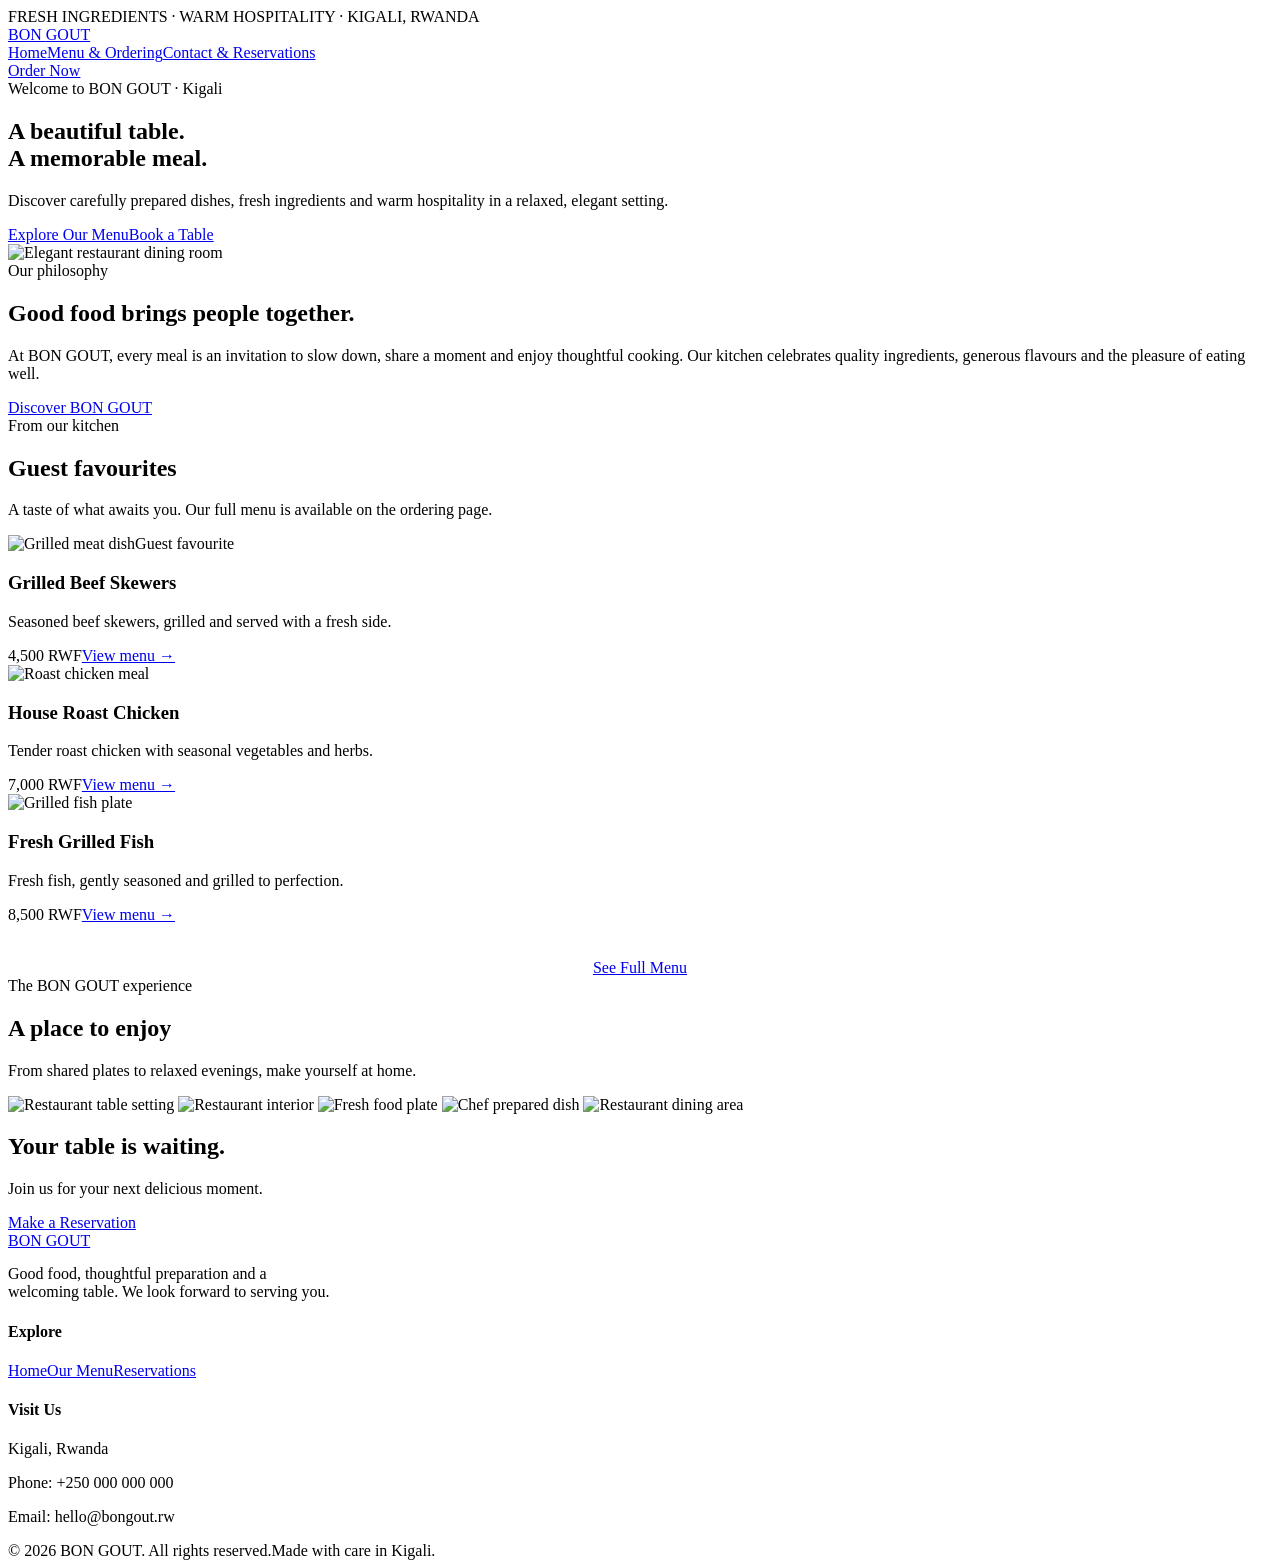
==== index.html @ 7c9600f2 "Add files via upload" ====
<!DOCTYPE html>
<html lang="en"><head><meta charset="UTF-8"><meta name="viewport" content="width=device-width, initial-scale=1.0">
<meta name="description" content="Discover BON GOUT restaurant in Kigali, Rwanda. Explore our menu and order your favourites.">
<title>BON GOUT | Home</title><link rel="stylesheet" href="css/style.css"></head><body>

<div class="topbar">FRESH INGREDIENTS · WARM HOSPITALITY · KIGALI, RWANDA</div>
<header class="site-header"><div class="container nav-wrap">
<a class="brand" href="index.html">BON <span>GOUT</span></a>
<nav class="navigation" aria-label="Main navigation">
<a href="index.html" class="active">Home</a><a href="menu.html" class="">Menu & Ordering</a><a href="contact.html" class="">Contact & Reservations</a>
</nav><a class="btn nav-cta" href="menu.html">Order Now</a>
</div></header>

<main>
<section class="hero" style="background-image:url('https://images.unsplash.com/photo-1517248135467-4c7edcad34c4?auto=format&fit=crop&w=2000&q=90')">
<div class="container"><div class="hero-content"><div class="eyebrow">Welcome to BON GOUT · Kigali</div>
<h1>A beautiful table.<br>A memorable meal.</h1><p>Discover carefully prepared dishes, fresh ingredients and warm hospitality in a relaxed, elegant setting.</p>
<div class="hero-actions"><a class="btn" href="menu.html">Explore Our Menu</a><a class="btn btn-outline" href="contact.html">Book a Table</a></div></div></div></section>
<section class="section"><div class="container split">
<img class="split-photo" src="https://images.unsplash.com/photo-1559339352-11d035aa65de?auto=format&fit=crop&w=1000&q=85" alt="Elegant restaurant dining room">
<div class="split-copy"><div class="eyebrow">Our philosophy</div><h2>Good food brings people together.</h2><p>At BON GOUT, every meal is an invitation to slow down, share a moment and enjoy thoughtful cooking. Our kitchen celebrates quality ingredients, generous flavours and the pleasure of eating well.</p><a class="btn btn-outline" href="contact.html">Discover BON GOUT</a></div>
</div></section>
<section class="section section-soft"><div class="container">
<div class="section-head"><div class="eyebrow">From our kitchen</div><h2>Guest favourites</h2><p>A taste of what awaits you. Our full menu is available on the ordering page.</p></div>
<div class="food-grid">
<article class="food-card"><div class="food-image"><img src="https://images.unsplash.com/photo-1544025162-d76694265947?auto=format&fit=crop&w=800&q=85" alt="Grilled meat dish"><span class="food-tag">Guest favourite</span></div><div class="food-info"><h3>Grilled Beef Skewers</h3><p>Seasoned beef skewers, grilled and served with a fresh side.</p><div class="food-bottom"><span class="price">4,500 RWF</span><a href="menu.html">View menu →</a></div></div></article>
<article class="food-card"><div class="food-image"><img src="https://images.unsplash.com/photo-1532634896-26909d0d4b5b?auto=format&fit=crop&w=800&q=85" alt="Roast chicken meal"></div><div class="food-info"><h3>House Roast Chicken</h3><p>Tender roast chicken with seasonal vegetables and herbs.</p><div class="food-bottom"><span class="price">7,000 RWF</span><a href="menu.html">View menu →</a></div></div></article>
<article class="food-card"><div class="food-image"><img src="https://images.unsplash.com/photo-1519708227418-c8fd9a32b7a2?auto=format&fit=crop&w=800&q=85" alt="Grilled fish plate"></div><div class="food-info"><h3>Fresh Grilled Fish</h3><p>Fresh fish, gently seasoned and grilled to perfection.</p><div class="food-bottom"><span class="price">8,500 RWF</span><a href="menu.html">View menu →</a></div></div></article>
</div><div style="text-align:center;margin-top:35px"><a class="btn" href="menu.html">See Full Menu</a></div>
</div></section>
<section class="section"><div class="container"><div class="section-head"><div class="eyebrow">The BON GOUT experience</div><h2>A place to enjoy</h2><p>From shared plates to relaxed evenings, make yourself at home.</p></div>
<div class="gallery-grid">
<img src="https://images.unsplash.com/photo-1414235077428-338989a2e8c0?auto=format&fit=crop&w=900&q=85" alt="Restaurant table setting">
<img src="https://images.unsplash.com/photo-1559339352-11d035aa65de?auto=format&fit=crop&w=700&q=85" alt="Restaurant interior">
<img src="https://images.unsplash.com/photo-1547592180-85f173990554?auto=format&fit=crop&w=700&q=85" alt="Fresh food plate">
<img src="https://images.unsplash.com/photo-1515003197210-e0cd7184f8b5?auto=format&fit=crop&w=700&q=85" alt="Chef prepared dish">
<img src="https://images.unsplash.com/photo-1517248135467-4c7edcad34c4?auto=format&fit=crop&w=700&q=85" alt="Restaurant dining area">
</div></div></section>
<section class="cta-band"><div class="container cta-inner"><div><h2>Your table is waiting.</h2><p>Join us for your next delicious moment.</p></div><a class="btn" href="contact.html">Make a Reservation</a></div></section>
</main>
<footer class="site-footer"><div class="container">
<div class="footer-grid">
<div><a class="brand footer-brand" href="index.html">BON <span>GOUT</span></a><p style="margin-top:15px;max-width:330px">Good food, thoughtful preparation and a welcoming table. We look forward to serving you.</p></div>
<div><h4>Explore</h4><div class="footer-links"><a href="index.html">Home</a><a href="menu.html">Our Menu</a><a href="contact.html">Reservations</a></div></div>
<div><h4>Visit Us</h4><p>Kigali, Rwanda</p><p>Phone: +250 000 000 000</p><p>Email: hello@bongout.rw</p></div>
</div><div class="footer-bottom"><span>© 2026 BON GOUT. All rights reserved.</span><span>Made with care in Kigali.</span></div>
</div></footer>
</body></html>
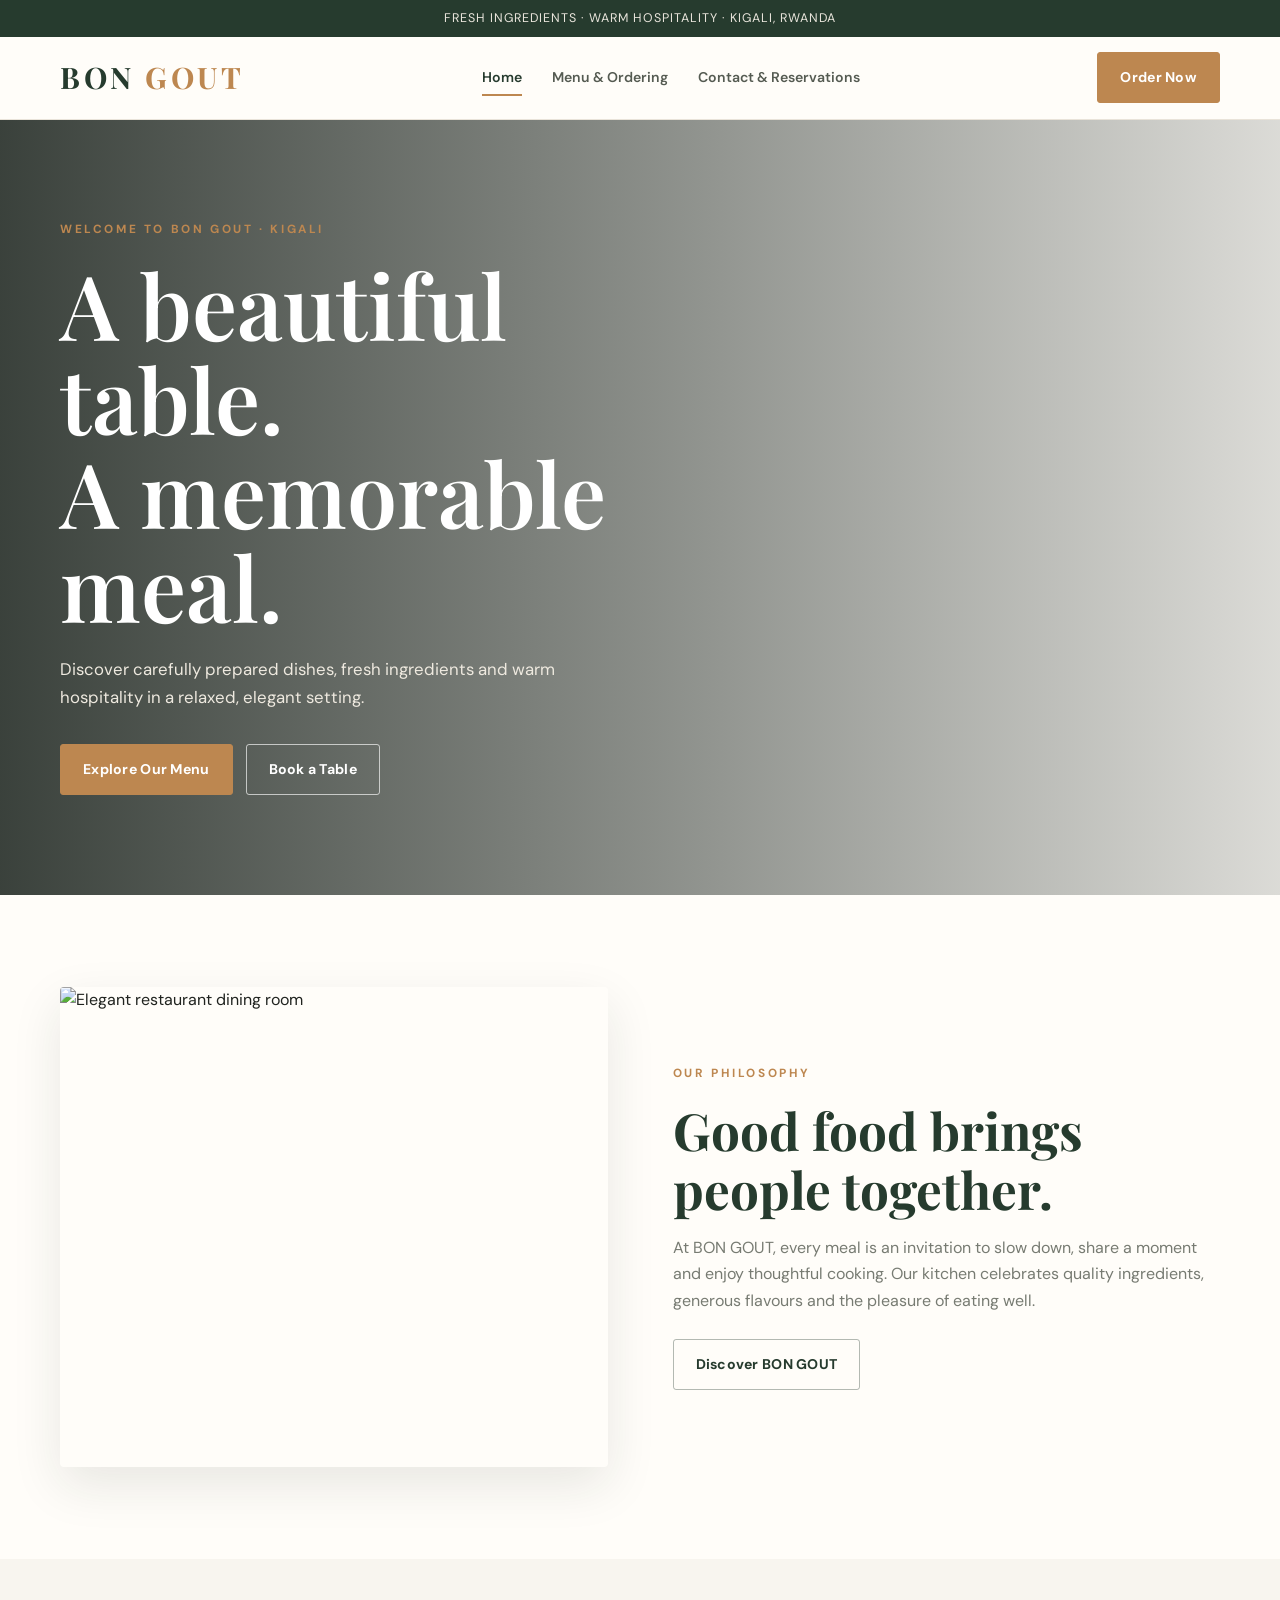
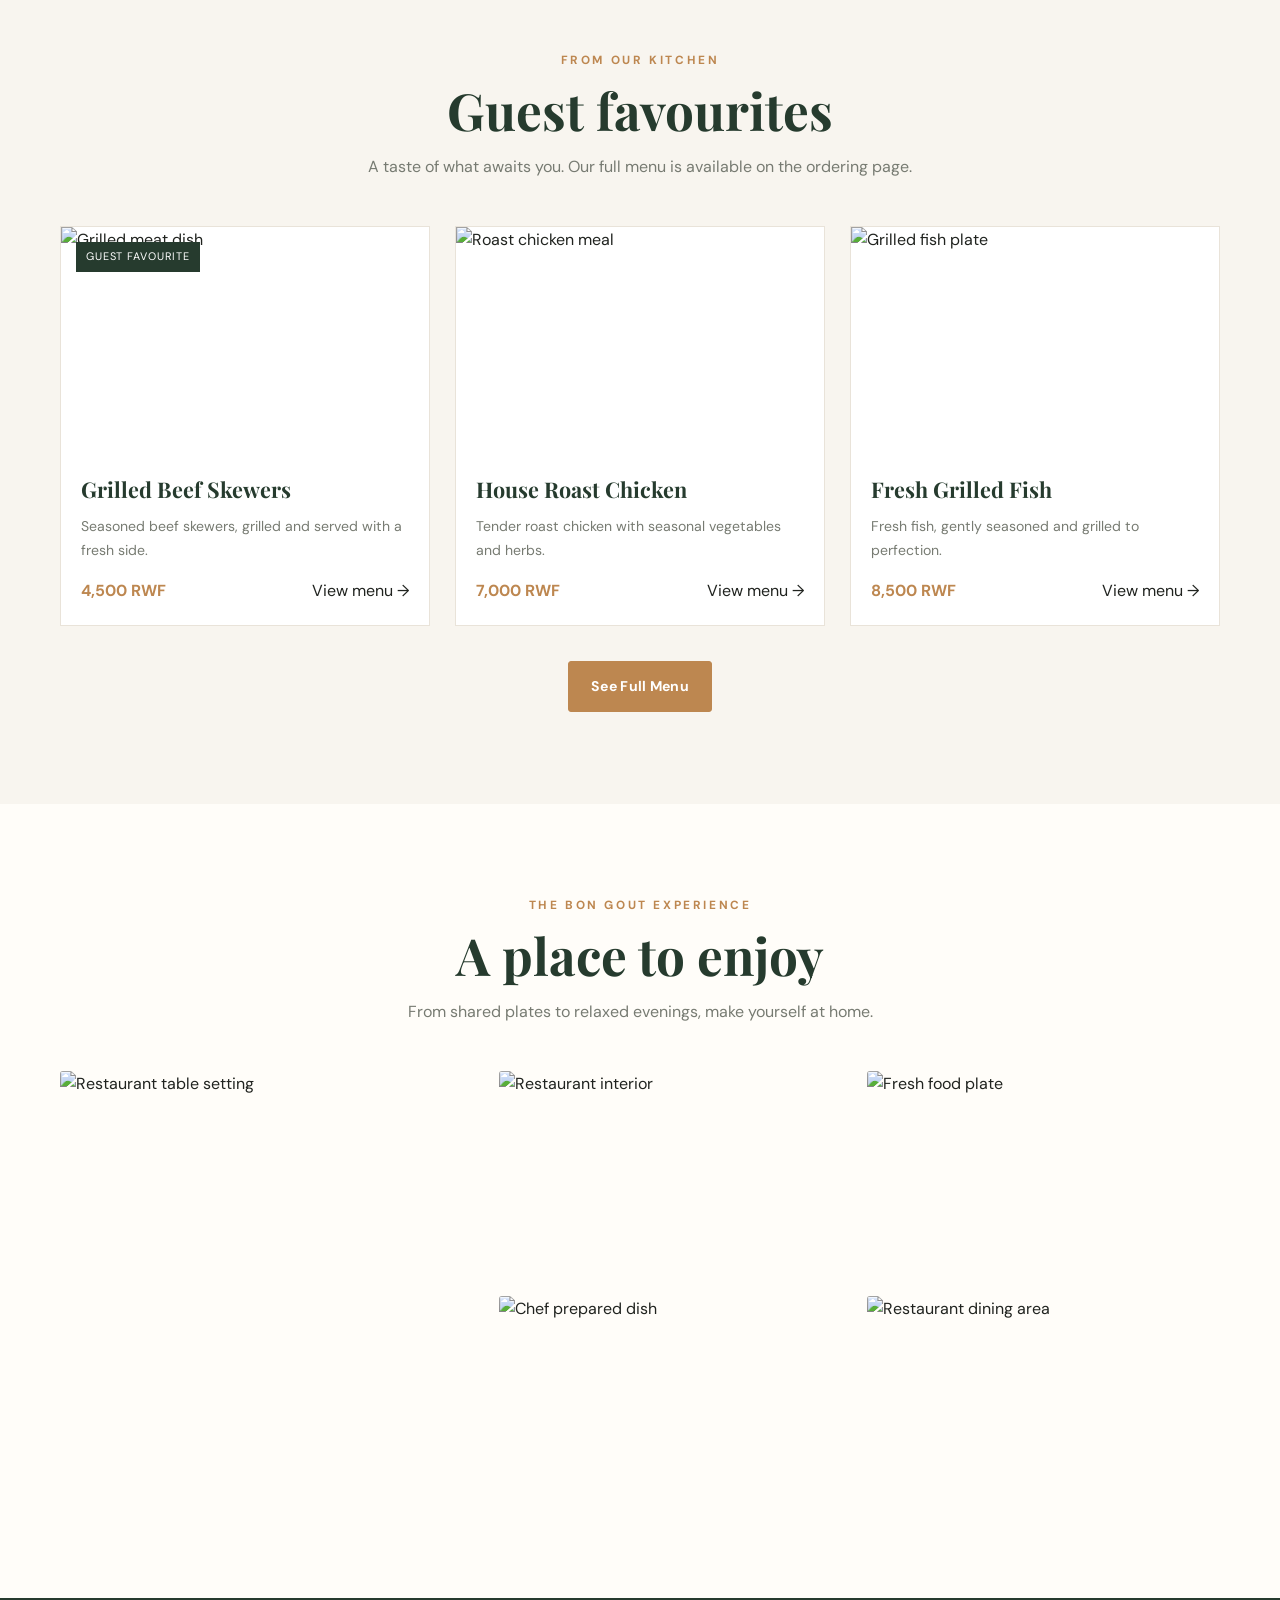
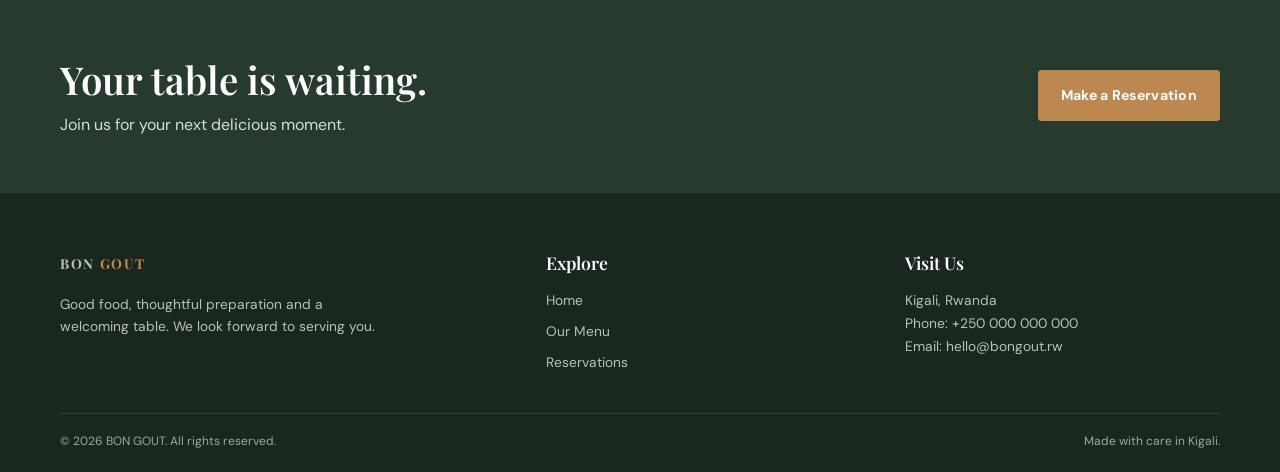
==== commit b7586eaa: "Update index.html" ====
--- a/index.html
+++ b/index.html
@@ -1,7 +1,7 @@
 <!DOCTYPE html>
 <html lang="en"><head><meta charset="UTF-8"><meta name="viewport" content="width=device-width, initial-scale=1.0">
 <meta name="description" content="Discover BON GOUT restaurant in Kigali, Rwanda. Explore our menu and order your favourites.">
-<title>BON GOUT | Home</title><link rel="stylesheet" href="css/style.css"></head><body>
+<title>BON GOUT | Home</title><link rel="stylesheet" href="style.css"></head><body>
 
 <div class="topbar">FRESH INGREDIENTS · WARM HOSPITALITY · KIGALI, RWANDA</div>
 <header class="site-header"><div class="container nav-wrap">
--- a/style.css
+++ b/style.css
@@ -0,0 +1,173 @@
+@import url('https://fonts.googleapis.com/css2?family=DM+Sans:wght@400;500;600;700&family=Playfair+Display:wght@500;600;700&display=swap');
+
+:root{
+  --ink:#20231f; --muted:#777b72; --cream:#f8f5ef; --paper:#fffdf9;
+  --green:#263b2e; --green2:#354d3d; --gold:#bd8750; --line:#e9e3d9;
+  --white:#fff; --shadow:0 18px 50px rgba(27,35,28,.10);
+}
+*{box-sizing:border-box;margin:0;padding:0}
+html{scroll-behavior:smooth}
+body{font-family:'DM Sans',sans-serif;background:var(--paper);color:var(--ink);line-height:1.65}
+img{display:block;max-width:100%}
+a{text-decoration:none;color:inherit}
+button,input,textarea,select{font:inherit}
+.container{width:min(1160px,calc(100% - 40px));margin:auto}
+.topbar{background:var(--green);color:#e9e5dc;text-align:center;padding:8px 15px;font-size:.78rem;letter-spacing:.08em}
+.site-header{position:sticky;top:0;z-index:20;background:rgba(255,253,249,.96);backdrop-filter:blur(12px);border-bottom:1px solid var(--line)}
+.nav-wrap{min-height:82px;display:flex;align-items:center;justify-content:space-between;gap:25px}
+.brand{font-family:'Playfair Display',serif;font-size:1.85rem;font-weight:700;letter-spacing:.12em;color:var(--green)}
+.brand span{color:var(--gold)}
+.navigation{display:flex;align-items:center;gap:30px}
+.navigation a{font-size:.88rem;font-weight:600;color:#555b52;position:relative;padding:9px 0;transition:color .3s}
+.navigation a::after{content:"";position:absolute;left:0;bottom:2px;width:0;height:2px;background:var(--gold);transition:width .3s}
+.navigation a:hover,.navigation a.active{color:var(--green)}
+.navigation a:hover::after,.navigation a.active::after{width:100%}
+.btn{display:inline-flex;align-items:center;justify-content:center;gap:9px;border:1px solid var(--gold);background:var(--gold);color:#fff;padding:13px 22px;border-radius:3px;font-size:.88rem;font-weight:700;letter-spacing:.02em;cursor:pointer;transition:transform .3s,box-shadow .3s,background .3s}
+.btn:hover{transform:translateY(-3px);box-shadow:0 12px 25px rgba(189,135,80,.25);background:#a9723e}
+.btn-outline{background:transparent;color:var(--green);border-color:rgba(38,59,46,.35)}
+.btn-outline:hover{background:var(--green);color:#fff}
+.menu-toggle{display:none}
+.hero{min-height:650px;display:flex;align-items:center;position:relative;color:#fff;background-size:cover;background-position:center}
+.hero::before{content:"";position:absolute;inset:0;background:linear-gradient(90deg,rgba(15,24,18,.82),rgba(15,24,18,.46) 55%,rgba(15,24,18,.15))}
+.hero-content{position:relative;z-index:1;max-width:680px;padding:100px 0}
+.eyebrow{font-size:.74rem;letter-spacing:.22em;text-transform:uppercase;font-weight:700;color:var(--gold);margin-bottom:18px}
+.hero h1{font-family:'Playfair Display',serif;font-size:clamp(3rem,7vw,5.8rem);line-height:1.05;font-weight:600;margin-bottom:23px}
+.hero p{font-size:1.05rem;color:#eee9df;max-width:550px;margin-bottom:32px}
+.hero-actions{display:flex;gap:13px;flex-wrap:wrap}
+.hero .btn-outline{color:#fff;border-color:rgba(255,255,255,.65)}
+.hero .btn-outline:hover{background:#fff;color:var(--green)}
+.section{padding:92px 0}
+.section-soft{background:var(--cream)}
+.section-head{text-align:center;max-width:650px;margin:0 auto 45px}
+.section-head .eyebrow{margin-bottom:10px}
+.section-head h2,.split-copy h2{font-family:'Playfair Display',serif;font-size:clamp(2.2rem,4vw,3.2rem);line-height:1.15;color:var(--green);margin-bottom:15px}
+.section-head p,.muted{color:var(--muted)}
+.split{display:grid;grid-template-columns:1fr 1fr;gap:65px;align-items:center}
+.split-photo{height:480px;width:100%;object-fit:cover;border-radius:4px;box-shadow:var(--shadow)}
+.split-copy p{color:var(--muted);margin:16px 0 25px}
+.food-grid{display:grid;grid-template-columns:repeat(3,1fr);gap:25px}
+.food-card{background:#fff;border:1px solid var(--line);overflow:hidden;transition:transform .3s,box-shadow .3s}
+.food-card:hover{transform:translateY(-6px);box-shadow:var(--shadow)}
+.food-card img{width:100%;height:225px;object-fit:cover;transition:transform .5s}
+.food-card:hover img{transform:scale(1.05)}
+.food-image{overflow:hidden;position:relative}
+.food-tag{position:absolute;top:15px;left:15px;background:var(--green);color:#fff;padding:6px 10px;font-size:.68rem;letter-spacing:.08em;text-transform:uppercase}
+.food-info{padding:20px}
+.food-info h3{font-family:'Playfair Display',serif;font-size:1.35rem;color:var(--green)}
+.food-info p{font-size:.88rem;color:var(--muted);margin:8px 0 15px;min-height:48px}
+.food-bottom{display:flex;justify-content:space-between;align-items:center;gap:12px}
+.price{font-weight:700;color:var(--gold)}
+.unavailable{font-size:.75rem;color:#a34f43;font-weight:700}
+.gallery-grid{display:grid;grid-template-columns:1.2fr 1fr 1fr;grid-template-rows:210px 210px;gap:15px}
+.gallery-grid img{width:100%;height:100%;object-fit:cover;border-radius:3px}
+.gallery-grid img:first-child{grid-row:span 2}
+.cta-band{background:var(--green);color:#fff;padding:55px 0}
+.cta-inner{display:flex;align-items:center;justify-content:space-between;gap:30px}
+.cta-inner h2{font:600 clamp(1.8rem,3vw,2.6rem) 'Playfair Display',serif}
+.cta-inner p{color:#d8ded7;margin-top:7px}
+.page-hero{padding:90px 0;background:linear-gradient(90deg,rgba(18,29,21,.82),rgba(18,29,21,.42)),url('https://images.unsplash.com/photo-1414235077428-338989a2e8c0?auto=format&fit=crop&w=1800&q=85') center/cover;color:#fff}
+.page-hero h1{font:600 clamp(2.8rem,6vw,4.6rem) 'Playfair Display',serif;line-height:1.1}
+.page-hero p{color:#eee;margin-top:15px;max-width:560px}
+.filters{display:flex;justify-content:center;gap:10px;flex-wrap:wrap;margin-bottom:35px}
+.filter-chip{padding:9px 18px;border:1px solid var(--line);background:#fff;color:var(--green);border-radius:30px;font-size:.83rem;font-weight:600}
+.filter-chip.active{background:var(--green);border-color:var(--green);color:#fff}
+.order-layout{display:grid;grid-template-columns:minmax(0,1fr) 340px;gap:28px;align-items:start}
+.cart-panel,.form-panel,.info-card{background:#fff;border:1px solid var(--line);padding:26px;box-shadow:0 8px 25px rgba(30,40,30,.04)}
+.cart-panel{position:sticky;top:110px}
+.cart-panel h2,.form-panel h2{font:600 1.65rem 'Playfair Display',serif;color:var(--green);margin-bottom:18px}
+.cart-empty{padding:25px 0;color:var(--muted);font-size:.9rem;border-bottom:1px solid var(--line)}
+.cart-total{display:flex;justify-content:space-between;font-weight:700;padding:18px 0}
+.form-grid{display:grid;grid-template-columns:1fr 1fr;gap:17px}
+.field{display:flex;flex-direction:column;gap:7px;margin-bottom:16px}
+.field.full{grid-column:1/-1}
+.field label{font-size:.82rem;font-weight:700;color:#454b43}
+.field input,.field textarea,.field select{width:100%;padding:13px 14px;border:1px solid #ddd8ce;background:#fffdf9;border-radius:3px;outline:none}
+.field input:focus,.field textarea:focus,.field select:focus{border-color:var(--gold);box-shadow:0 0 0 3px rgba(189,135,80,.12)}
+.field textarea{min-height:125px;resize:vertical}
+.form-note{font-size:.78rem;color:var(--muted);margin-top:12px}
+.contact-grid{display:grid;grid-template-columns:.85fr 1.15fr;gap:35px;align-items:start}
+.info-card{margin-bottom:15px}
+.info-card h3{font:600 1.2rem 'Playfair Display',serif;color:var(--green);margin-bottom:5px}
+.info-card p{color:var(--muted);font-size:.9rem}
+.contact-icon{color:var(--gold);font-size:1.25rem;margin-bottom:8px}
+.map-placeholder{height:250px;background:#e9e7df;display:grid;place-items:center;color:#687064;margin-top:18px;text-align:center;padding:20px}
+.site-footer{background:#19271e;color:#e9eee8;padding:58px 0 20px}
+.footer-grid{display:grid;grid-template-columns:1.4fr 1fr 1fr;gap:45px;padding-bottom:40px}
+.footer-brand{color:#fff}
+.site-footer p,.site-footer a{font-size:.86rem;color:#b9c2b8}
+.site-footer h4{font:600 1.1rem 'Playfair Display',serif;color:#fff;margin-bottom:15px}
+.footer-links{display:grid;gap:8px}
+.footer-bottom{border-top:1px solid rgba(255,255,255,.12);padding-top:18px;display:flex;justify-content:space-between;gap:15px;color:#9da99e;font-size:.75rem}
+.admin-body{background:#f3f5f1;min-height:100vh}
+.admin-shell{min-height:100vh;display:grid;grid-template-columns:250px 1fr}
+.admin-sidebar{background:var(--green);color:#fff;padding:30px 20px}
+.admin-sidebar .brand{color:#fff;display:block;margin-bottom:45px}
+.admin-label{font-size:.68rem;color:#aebcaf;letter-spacing:.16em;text-transform:uppercase;margin:25px 12px 10px}
+.admin-nav{display:grid;gap:7px}
+.admin-nav a{padding:12px 14px;border-radius:4px;color:#dce4dc;font-size:.88rem}
+.admin-nav a.active,.admin-nav a:hover{background:rgba(255,255,255,.12);color:#fff}
+.admin-main{padding:35px;min-width:0}
+.admin-top{display:flex;justify-content:space-between;align-items:center;gap:20px;margin-bottom:30px}
+.admin-top h1{font:600 2rem 'Playfair Display',serif;color:var(--green)}
+.admin-top p{color:var(--muted);font-size:.86rem}
+.admin-user{background:#fff;padding:10px 15px;border:1px solid var(--line);font-size:.82rem}
+.stats-grid{display:grid;grid-template-columns:repeat(4,1fr);gap:16px;margin-bottom:28px}
+.stat-card{background:#fff;border:1px solid var(--line);padding:22px}
+.stat-card span{font-size:.78rem;color:var(--muted)}
+.stat-card strong{display:block;font:600 1.8rem 'Playfair Display',serif;color:var(--green);margin-top:8px}
+.admin-panel{background:#fff;border:1px solid var(--line);padding:24px;margin-bottom:25px;overflow-x:auto}
+.admin-panel h2{font:600 1.35rem 'Playfair Display',serif;color:var(--green);margin-bottom:18px}
+.admin-table{width:100%;border-collapse:collapse;min-width:650px}
+.admin-table th,.admin-table td{text-align:left;padding:14px 12px;border-bottom:1px solid var(--line);font-size:.82rem}
+.admin-table th{color:var(--muted);font-weight:700;background:#faf9f6}
+.status{display:inline-block;padding:5px 9px;border-radius:30px;font-size:.7rem;font-weight:700;background:#f5eadb;color:#986b35}
+.status.ready{background:#e5f1e8;color:#39704b}
+.status.preparing{background:#e8edf7;color:#4d6492}
+.login-wrap{min-height:100vh;display:grid;place-items:center;padding:25px;background:linear-gradient(120deg,rgba(22,39,28,.92),rgba(22,39,28,.65)),url('https://images.unsplash.com/photo-1517248135467-4c7edcad34c4?auto=format&fit=crop&w=1600&q=85') center/cover}
+.login-card{width:min(440px,100%);background:#fff;padding:42px;box-shadow:var(--shadow)}
+.login-card .brand{display:block;text-align:center;margin-bottom:10px}
+.login-card h1{text-align:center;font:600 1.7rem 'Playfair Display',serif;color:var(--green)}
+.login-card>p{text-align:center;color:var(--muted);font-size:.86rem;margin:8px 0 28px}
+.login-card .btn{width:100%}
+@media(max-width:900px){
+  .navigation{gap:16px}.navigation a{font-size:.8rem}
+  .order-layout{grid-template-columns:1fr 300px}
+  .stats-grid{grid-template-columns:repeat(2,1fr)}
+  .admin-shell{grid-template-columns:210px 1fr}
+}
+@media(max-width:700px){
+  .nav-wrap{min-height:72px;flex-wrap:wrap;padding:12px 0}
+  .navigation{order:3;width:100%;overflow-x:auto;padding:5px 0 10px;gap:22px}
+  .navigation a{white-space:nowrap}
+  .nav-cta{display:none}
+  .hero{min-height:570px}.hero-content{padding:75px 0}
+  .section{padding:68px 0}
+  .split,.contact-grid{grid-template-columns:1fr;gap:30px}
+  .split-photo{height:330px}
+  .food-grid{grid-template-columns:repeat(2,1fr)}
+  .gallery-grid{grid-template-rows:150px 150px;gap:9px}
+  .order-layout{grid-template-columns:1fr}
+  .cart-panel{position:static}
+  .cta-inner{align-items:flex-start;flex-direction:column}
+  .footer-grid{grid-template-columns:1fr 1fr;gap:30px}
+  .footer-grid>div:first-child{grid-column:1/-1}
+  .admin-shell{grid-template-columns:1fr}
+  .admin-sidebar{padding:18px}
+  .admin-sidebar .brand{margin-bottom:15px}
+  .admin-nav{display:flex;flex-wrap:wrap}
+  .admin-label{display:none}
+  .admin-main{padding:22px 16px}
+}
+@media(max-width:480px){
+  .container{width:min(100% - 28px,1160px)}
+  .food-grid{grid-template-columns:1fr}
+  .food-card img{height:230px}
+  .form-grid{grid-template-columns:1fr}
+  .field.full{grid-column:auto}
+  .footer-grid{grid-template-columns:1fr}
+  .footer-grid>div:first-child{grid-column:auto}
+  .footer-bottom{flex-direction:column}
+  .stats-grid{grid-template-columns:1fr 1fr;gap:9px}
+  .stat-card{padding:15px}.stat-card strong{font-size:1.4rem}
+  .login-card{padding:28px 22px}
+}
